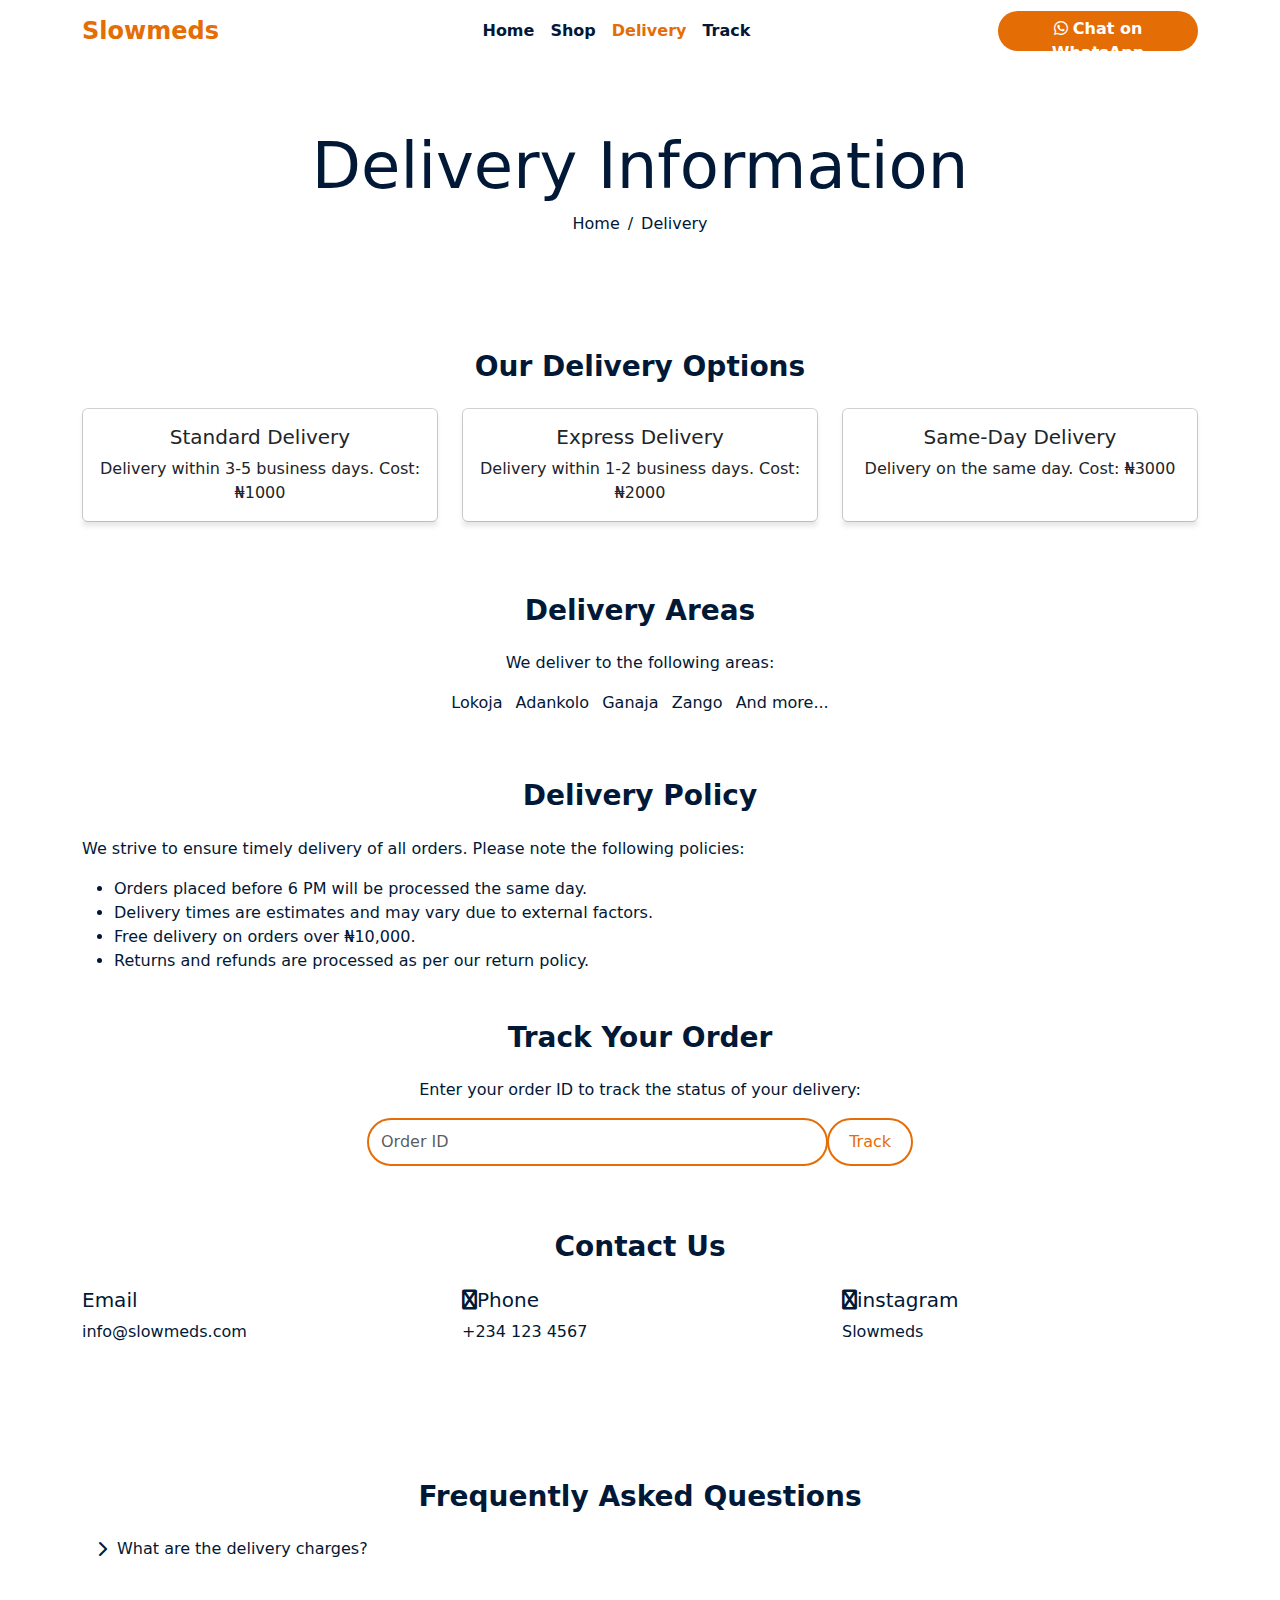
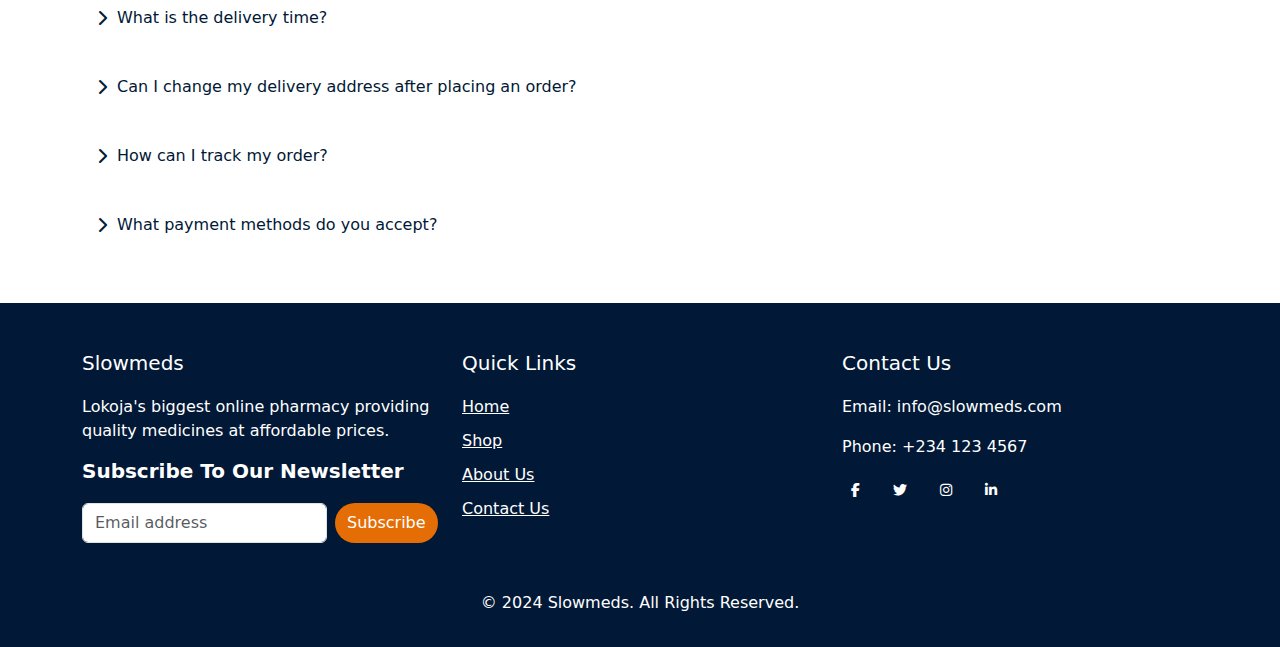
==== delivery.html @ 89f01cea "Add files via upload" ====
<!doctype html>
<html lang="en">
  <head>
    <meta charset="utf-8">
    <meta name="viewport" content="width=device-width, initial-scale=1">
    <title>Slowmeds - Delivery Information</title>
    <link href="css/bootstrap.min.css" rel="stylesheet">
    <link rel="stylesheet" href="css/style.css">
    <link href="https://cdnjs.cloudflare.com/ajax/libs/font-awesome/6.4.0/css/all.min.css" rel="stylesheet">
  </head>
  <body>
    <!-- Navbar Start -->
    <header class="head header_section">
      <div class="container">
        <nav class="navbar navbar-expand-lg custom_nav-container ">
          <a class="navbar-brand " href="index.html">
            <b style="color:#e56d05; font-size: larger;">Slowmeds</b>
          </a>
          <button type="button" class="navbar-toggler" data-toggle="collapse" data-target="#navbarCollapse">
            <span class="navbar-toggler-icon"></span>
        </button>
          <div class="collapse navbar-collapse" id="navbarSupportedContent">
            <div class="navbar-nav font-weight-bold mx-auto py-0">
              <ul class="navbar-nav">
                <li class="nav-item">
                  <a class="nav-link" style="color: #011836;" href="index.html"><b>Home</b></a>
                </li>
                <li class="nav-item">
                  <a class="nav-link" style="color: #011836;" href="shop.html"><b>Shop</b></a>
                </li>
                <li class="nav-item">
                  <a class="nav-link" style="color: #e56d05;" href="delivery.html"><b>Delivery</b></a>
                </li>
                <li class="nav-item">
                  <a class="nav-link" style="color: #011836;" href="track.html"><b>Track</b></a>
                </li>
              </ul>
            </div class="nav-item">
            <a href="https://wa.me/+2348105524379" target="_blank" class="btn butto">
              <i class="fab fa-whatsapp"></i> <b>Chat on WhatsApp</b>
            </a></div>
            </div>
          </div>
        </nav>
      </div>
    </header>
    <!-- Navbar End -->
    
    <!-- Header Start -->
    <div class="container-fluid reachout-section">
      <div class="d-flex flex-column align-items-center justify-content-center" style="min-height: 200px">
        <h3 class="display-3 font-weight-bold">Delivery Information</h3>
        <div class="d-inline-flex">
          <p class="m-0"><a class="link" href="index.html">Home</a></p>
          <p class="m-0 px-2">/</p>
          <p class="m-0">Delivery</p>
        </div>
      </div>
    </div>
    <!-- Header End -->

    <!-- Delivery Options Start -->
    <div class="container my-5">
      <h3 class="text-center mb-4"><b>Our Delivery Options</b></h3>
      <div class="row">
        <div class="col-lg-4 col-md-6 mb-4">
          <div class="card h-100">
            <div class="card-body product-card text-center">
              <h5 class="card-title">Standard Delivery</h5>
              <p class="card-text">Delivery within 3-5 business days. Cost: &#8358;1000</p>
            </div>
          </div>
        </div>
        <div class="col-lg-4 col-md-6 mb-4">
          <div class="card h-100">
            <div class="card-body product-card text-center">
              <h5 class="card-title">Express Delivery</h5>
              <p class="card-text">Delivery within 1-2 business days. Cost: &#8358;2000</p>
            </div>
          </div>
        </div>
        <div class="col-lg-4 col-md-6 mb-4">
          <div class="card h-100">
            <div class="card-body product-card text-center">
              <h5 class="card-title">Same-Day Delivery</h5>
              <p class="card-text">Delivery on the same day. Cost: &#8358;3000</p>
            </div>
          </div>
        </div>
      </div>
    </div>
    <!-- Delivery Options End -->

    <!-- Delivery Areas Start -->
    <div class="container my-5">
      <h3 class="text-center mb-4"><b>Delivery Areas</b></h3>
      <div class="row">
        <div class="col-12 text-center">
          <p>We deliver to the following areas:</p>
          <ul class="list-inline">
            <li class="list-inline-item">Lokoja</li>
            <li class="list-inline-item">Adankolo</li>
            <li class="list-inline-item">Ganaja</li>
            <li class="list-inline-item">Zango</li>
            <li class="list-inline-item">And more...</li>
          </ul>
        </div>
      </div>
    </div>
    <!-- Delivery Areas End -->

    <!-- Delivery Policy Start -->
    <div class="container my-5">
      <h3 class="text-center mb-4"><b>Delivery Policy</b></h3>
      <p>We strive to ensure timely delivery of all orders. Please note the following policies:</p>
      <ul>
        <li>Orders placed before 6 PM will be processed the same day.</li>
        <li>Delivery times are estimates and may vary due to external factors.</li>
        <li>Free delivery on orders over &#8358;10,000.</li>
        <li>Returns and refunds are processed as per our return policy.</li>
      </ul>
    </div>
    <!-- Delivery Policy End -->

    <!-- Tracking Orders Start -->
    <div class="container my-5">
      <h3 class="text-center mb-4"> <b>Track Your Order</b></h3>
      <p class="text-center">Enter your order ID to track the status of your delivery:</p>
      <div class="row justify-content-center">
        <div class="col-md-6">
          <form class="d-flex" id="trackingForm">
            <div class="input-group mb-3">
              <input type="text" style="border: 2px solid #e56d05; border-radius: 30px;" class="form-control" placeholder="Order ID" aria-label="Order ID" aria-describedby="button-addon2">
              <div class="input-group-append">
                <button class="add-to-cart-btn" type="button" id="button-addon2">Track</button>
              </div>
            </div>
          </form>
        </div>
      </div>
    </div>
    <!-- Tracking Orders End -->

    <!-- Contact Information Start -->
    <div class="container my-5">
      <h3 class="text-center mb-4"><b>Contact Us </b></h3>
      <div class="row">
        <div class="col-lg-4 mb-4">
          <h5><i class="fas fa-mail"></i>Email</h5>
          <p></i>info@slowmeds.com</p>
        </div>
        <div class="col-lg-4 mb-4">
          <h5><i class="fas fa-whatsapp"></i>Phone</h5>
          <p></i>+234 123 4567</p>
        </div>       
        <div class="col-lg-4 mb-4">
          <h5><i class="fas fa-instagram"></i>instagram</h5>
          <p>Slowmeds</p>
        </div>
      </div>
    </div>
    <!-- Contact Information End -->

    <!-- FAQs Start -->
<div class="container-fluid faq-section pt-5">
      <div class="question-section">
        <h3><b>Frequently Asked Questions</b></h3>
      </div>
      <div class="container pb-3">
        <div class="faq-item">
          <div class="faq-question" onclick="toggleAnswer(this)">
            <i class="fas fa-chevron-right"></i>
            <span>What are the delivery charges?</span>
          </div>
          <div class="faq-answer">
            <p>Delivery charges vary based on the delivery option selected. Delivery around Adankolo - Lokongoma is &#8358;1000, delivery around Zone-8, Crusher, Felele is &#8358;2000, delivery far away is &#8358;3000.</p>
          </div>
        </div>
        <div class="faq-item">
          <div class="faq-question" onclick="toggleAnswer(this)">
            <i class="fas fa-chevron-right"></i>
            <span>What is the delivery time?</span>
          </div>
          <div class="faq-answer">
            <p> Delivery time varies based on your location. Typically, it takes up to 20 - 30 mins for areas around Adankolo.</p>
          </div>
        </div>
        <div class="faq-item">
          <div class="faq-question" onclick="toggleAnswer(this)">
            <i class="fas fa-chevron-right"></i>
            <span>Can I change my delivery address after placing an order?</span>
          </div>
          <div class="faq-answer">
            <p>Yes, you can change your delivery address within 5 mins of placing the order by contacting our customer service.</p>
          </div>
        </div>
        <div class="faq-item">
          <div class="faq-question" onclick="toggleAnswer(this)">
            <i class="fas fa-chevron-right"></i>
            <span>How can I track my order?</span>
          </div>
          <div class="faq-answer">
            <p>You can track your order using the Order ID provided in your confirmation email. Enter the Order ID in the tracking section above to get the current status of your order.</p>
          </div>
        </div>
        <div class="faq-item">
          <div class="faq-question" onclick="toggleAnswer(this)">
            <i class="fas fa-chevron-right"></i>
            <span>What payment methods do you accept?</span>
          </div>
          <div class="faq-answer">
            <p>We accept various payment methods including credit/debit cards, bank transfers and cash on delivery.</p>
          </div>
        </div>
      </div>
    </div>
    <!-- FAQs End -->
    <!-- Footer Start -->
    <footer class="footer-section pt-5 pb-3">
      <div class="container">
        <div class="row">
          <!-- Company Info -->
          <div class="col-lg-4 col-md-6 mb-4">
            <h5>Slowmeds</h5>
            <p>Lokoja's biggest online pharmacy providing quality medicines at affordable prices.</p>
            <h5 class="answer2"><b>Subscribe To Our Newsletter</b></h5>
            <form class="d-flex">
              <input class="form-control me-2" type="email" placeholder="Email address" aria-label="Email">
              <button class="button" type="submit">Subscribe</button>
            </form>
          </div>
          <!-- Links -->
          <div class="col-lg-4 col-md-6 mb-4">
            <h5>Quick Links</h5>
            <ul class="list-unstyled">
              <li><a href="index.html">Home</a></li>
              <li><a href="shop.html">Shop</a></li>
              <li><a href="#about">About Us</a></li>
              <li><a href="#contact">Contact Us</a></li>
            </ul>
          </div>
          <!-- Contact Info -->
          <div class="col-lg-4 col-md-12 mb-4">
            <h5>Contact Us</h5>
            <p>Email: info@slowmeds.com</p>
            <p>Phone: +234 123 4567</p>
            <div class="social-links">
              <a href="#" class="btn btn-outline-primary btn-sm"><i class="fab fa-facebook-f"></i></a>
              <a href="#" class="btn btn-outline-primary btn-sm"><i class="fab fa-twitter"></i></a>
              <a href="#" class="btn btn-outline-primary btn-sm"><i class="fab fa-instagram"></i></a>
              <a href="#" class="btn btn-outline-primary btn-sm"><i class="fab fa-linkedin-in"></i></a>
            </div>
          </div>
        </div>
      </div>
      <div class="text-center mt-4">
        <p>&copy; 2024 Slowmeds. All Rights Reserved.</p>
      </div>
    </footer>
    <!-- Footer End -->

    <script type="text/javascript" src="js/jquery-3.7.1.min.js"></script>
    <script type="text/javascript" src="js/bootstrap.min.js"></script>
    <script src="js/main.js"></script>
    <script src="https://cdn.jsdelivr.net/npm/@popperjs/core@2.5.4/dist/umd/popper.min.js"></script>
    <script>
        document.addEventListener('DOMContentLoaded', function () {
  // Initialize event listeners or any required functionality
  const trackButton = document.getElementById('button-addon2');
  trackButton.addEventListener('click', trackOrder);

  function trackOrder() {
    const orderId = document.querySelector('input[placeholder="Order ID"]').value;
    if (orderId) {
      alert(`Tracking order ID: ${orderId}`);
      // Replace this alert with the actual tracking logic
    } else {
      alert('Please enter a valid order ID.');
    }
  }
});

document.addEventListener('DOMContentLoaded', function() {
    var faqAccordion = document.getElementById('faqAccordion');
    var accordionButtons = faqAccordion.querySelectorAll('.btn-link');

    accordionButtons.forEach(function(button) {
      button.addEventListener('click', function() {
        var isExpanded = this.getAttribute('aria-expanded') === 'true';
        accordionButtons.forEach(function(btn) {
          btn.setAttribute('aria-expanded', 'false');
          btn.classList.add('collapsed');
        });
        if (!isExpanded) {
          this.setAttribute('aria-expanded', 'true');
          this.classList.remove('collapsed');
        }
      });
    });
  });

    </script>
  </body>
</html>
---- css/style.css ----
.button{
    background-color: #e56d05;
	color: white;
	width: 150px;
	height: 40px;
    border-radius: 30px;
    border: 0ch;
}
.buttons{
  display: flex;
  justify-content: space-between;
}
.butto{
    background-color: #e56d05;
	color: white;
	width: 200px;
	height: 40px;
    border-radius: 30px;
    border: 0ch;
}
.hero-section{
  top: 50%;
  left: 50%;
  padding: 10px;
}
/* Add this CSS to your stylesheet */
.add-to-cart-btn {
  background-color: white; /* White background */
  border: 2px solid #e56d05; /* Border with the specified color */
  color: #e56d05; /* Text/icon color */
  padding: 10px 20px; /* Padding */
  cursor: pointer; /* Cursor changes to pointer on hover */
  transition: background-color 0.3s ease, color 0.3s ease; /* Transition for background and text color */
  border-radius: 30px;
}

.add-to-cart-btn i {
  color: #e56d05; /* Icon color */
}

.add-to-cart-btn:hover {
  background-color: #e56d05; /* Background color on hover */
  color: white; /* Text color on hover */
}

.add-to-cart-btn:hover i {
  color: white; /* Icon color on hover */
}

.butto:hover {
    background-color:#011836;
    color: white;
  }
  .button:hover {
    background-color:#011836;
    color: white;
  }
.homepage{
    padding-top: 5%;
    /* background-color: #dff5c5; */
    }
.head{
    background-color: white;
}
.animated-text::before {
    content: "Searching multiple pharmacies!";
    animation: animate infinite 10s;
    color: #e56d05;
    }
    
    @keyframes animate {
    0% {
        content: "Searching multiple pharmacies!";
    }
    50% {
        content: "Going far to get medications!";
    }
    75% {
        content: "Leaving your house!";
    }
}
body{
    background-color: white;
    color: #011836;
}
.facility{
    color: #011836;
	background-color: white;
    padding-top: 5%;
}
.question{
    text-align: center;
}
.answer{
    padding-top: 2%;
}
.facility-box {
    padding: 30px;
    background-color: white;
    color: #011836;
    text-align: center;
    position: relative;
    transition: all 0.3s ease;
    box-shadow: 0px 5px 15px 0px #e56d05;
  }
  
  .facility-box i {
    margin-bottom: 15px;
    color: #e56d05;
  }
  
  .facility-box:hover {
    box-shadow: 0px 5px 15px 0px #011836;
    transform: translateY(-5px);
    background-color: #011836;
    color: white;
  }
  
  .facility-content h4 {
    font-size: 1.2em;
    margin-bottom: 10px;
  }
  
  .facility-content p {
    margin: 0;
  }
  
  .shadow-sm {
    box-shadow: 0px 5px 15px 0px #011836;
  }
  .help{
    background-color: rgb(223, 220, 220);
    color: #011836;
    padding-top: 2%;
  }
  .faq-section {
    /* background-image: radial-gradient(farthest-side at 60% 55%, white, #dff5c5); */
    padding: 20px;
    border-radius: 10px;
  }
  
  .question-section h3 {
    text-align: center;
    color: #011836;
  }
  
  .faq-item {
    margin-bottom: 15px;
  }
  
  .faq-question {
    background-color: #fff;
    color: #011836;
    padding: 15px;
    border-radius: 5px;
    cursor: pointer;
    display: flex;
    align-items: center;
    transition: background-color 0.3s ease;
  }
  
  .faq-question:hover {
    background-color: #011836;
    color: white;
  }
  
  .faq-question i {
    margin-right: 10px;
    transition: transform 0.3s ease;
  }
  
  .faq-answer {
    background-color: #fff;
    padding: 15px;
    border-radius: 5px;
    margin-top: 5px;
    display: none;
    animation: fadeIn 0.3s ease;
  }
  
  .faq-answer p {
    margin: 0;
  }
  
  @keyframes fadeIn {
    from {
      opacity: 0;
    }
    to {
      opacity: 1;
    }
  }
  .reachout-section {
    /* background-image: radial-gradient(farthest-side at 60% 55%, white, #dff5c5); */
    padding: 20px;
    border-radius: 10px;
  }
  
  .upload-prescription,
  .chat-pharmacist {
    background-color: #fff;
    padding: 20px;
    border-radius: 10px;
    box-shadow: 0px 5px 5px 0px rgba(0, 0, 0, 0.1);
    text-align: center;
  }
  
  .upload-prescription h3,
  .chat-pharmacist h3 {
    color: #011836;
    margin-bottom: 20px;
  }
  
  .upload-prescription .btn,
  .chat-pharmacist .btn {
    margin-top: 15px;
  }
  
  .chat-pharmacist .btn-success {
    background-color: #e56d05;
    border-color: #e56d05;
  }
.pharm{
    padding-top: 9%;
}
.ola{
    display: none;
}
.featured-products-section {
    background-color: white;
    padding: 20px 0;
  }
  
  .featured-products-section h2 {
    color: #e56d05;
    margin-bottom: 40px;
  }
  
  .product-card {
    border: none;
    box-shadow: 0px 5px 5px 0px rgba(0, 0, 0, 0.1);
    transition: transform 0.3s;
  }
  
  .product-card:hover {
    transform: translateY(-10px);
  }
  
  .product-card img {
    height: 200px;
    object-fit: cover;
  }
  
  .product-card .btn {
    background-color: #e56d05;
    border-color: #e56d05;
  }
  .footer-section {
    background-color: #011836;   
    color: white;
  }
  
  .footer-section h5 {
    color: white;
    margin-bottom: 20px;
  }
  
  .footer-section p,
  .footer-section a {
    color: white;
  }
  
  .footer-section a:hover {
    color: #e56d05;
  }
  
  .footer-section .social-links .btn {
    margin-right: 10px;
    border-color: #011836;
  }
  
  .footer-section .social-links .btn:hover {
    background-color: white;
    border-color: #e56d05;
  }
  
  .footer-section .list-unstyled {
    padding-left: 0;
  }
  
  .footer-section .list-unstyled li {
    margin-bottom: 10px;
  }
.link{
  color: #011836;
  text-decoration: none;
}
aside{
  width: 200px;
  padding-right: 20px;
}
#filterToggleBtn{
  padding: 10px 20px;
  background-color: #e56d05;
  color: white;
  border: none;
  cursor: pointer;
  margin: 20px;
}
.view{
  text-align: center;
}
.filter-options{
  display: none;
}
/* Add this CSS to your stylesheet */
.cart-modal {
  display: none; 
  position: fixed; 
  z-index: 1; 
  left: 0;
  top: 0;
  width: 100%;
  height: 100%;
  overflow: auto; 
  background-color: rgb(0,0,0); 
  background-color: rgba(0,0,0,0.4); 
  padding-top: 60px;
}

.cart-modal-content {
  background-color: #fefefe;
  margin: 5% auto; 
  padding: 20px;
  border: 1px solid #888;
  width: 80%; 
}

.close {
  color: #aaa;
  float: right;
  font-size: 28px;
  font-weight: bold;
}

.close:hover,
.close:focus {
  color: #011836;
  text-decoration: none;
  cursor: pointer;
}
.carrt{
  color:#e56d05;
}
.filterOptions{
  justify-content: center;
}
.cart{
  color:white;
}
.activeLink{
  color: #e56d05;
}
/* testimonial */
.testimonial{
  text-align: center;
  padding: 20px;
  background: white;
  border-radius: 10px;
  margin: 20px 0;
  border-color: #011836;
}
.testimonial .description{
  font-size: 1.2em;
  margin-bottom: 10px;
  color: #011836;
}
.testimonial .title{
  font-size: 1.5em;
  font-weight: bold;
}
.testimonial .post{
  font-size: 1em;
  color: #011836;
}
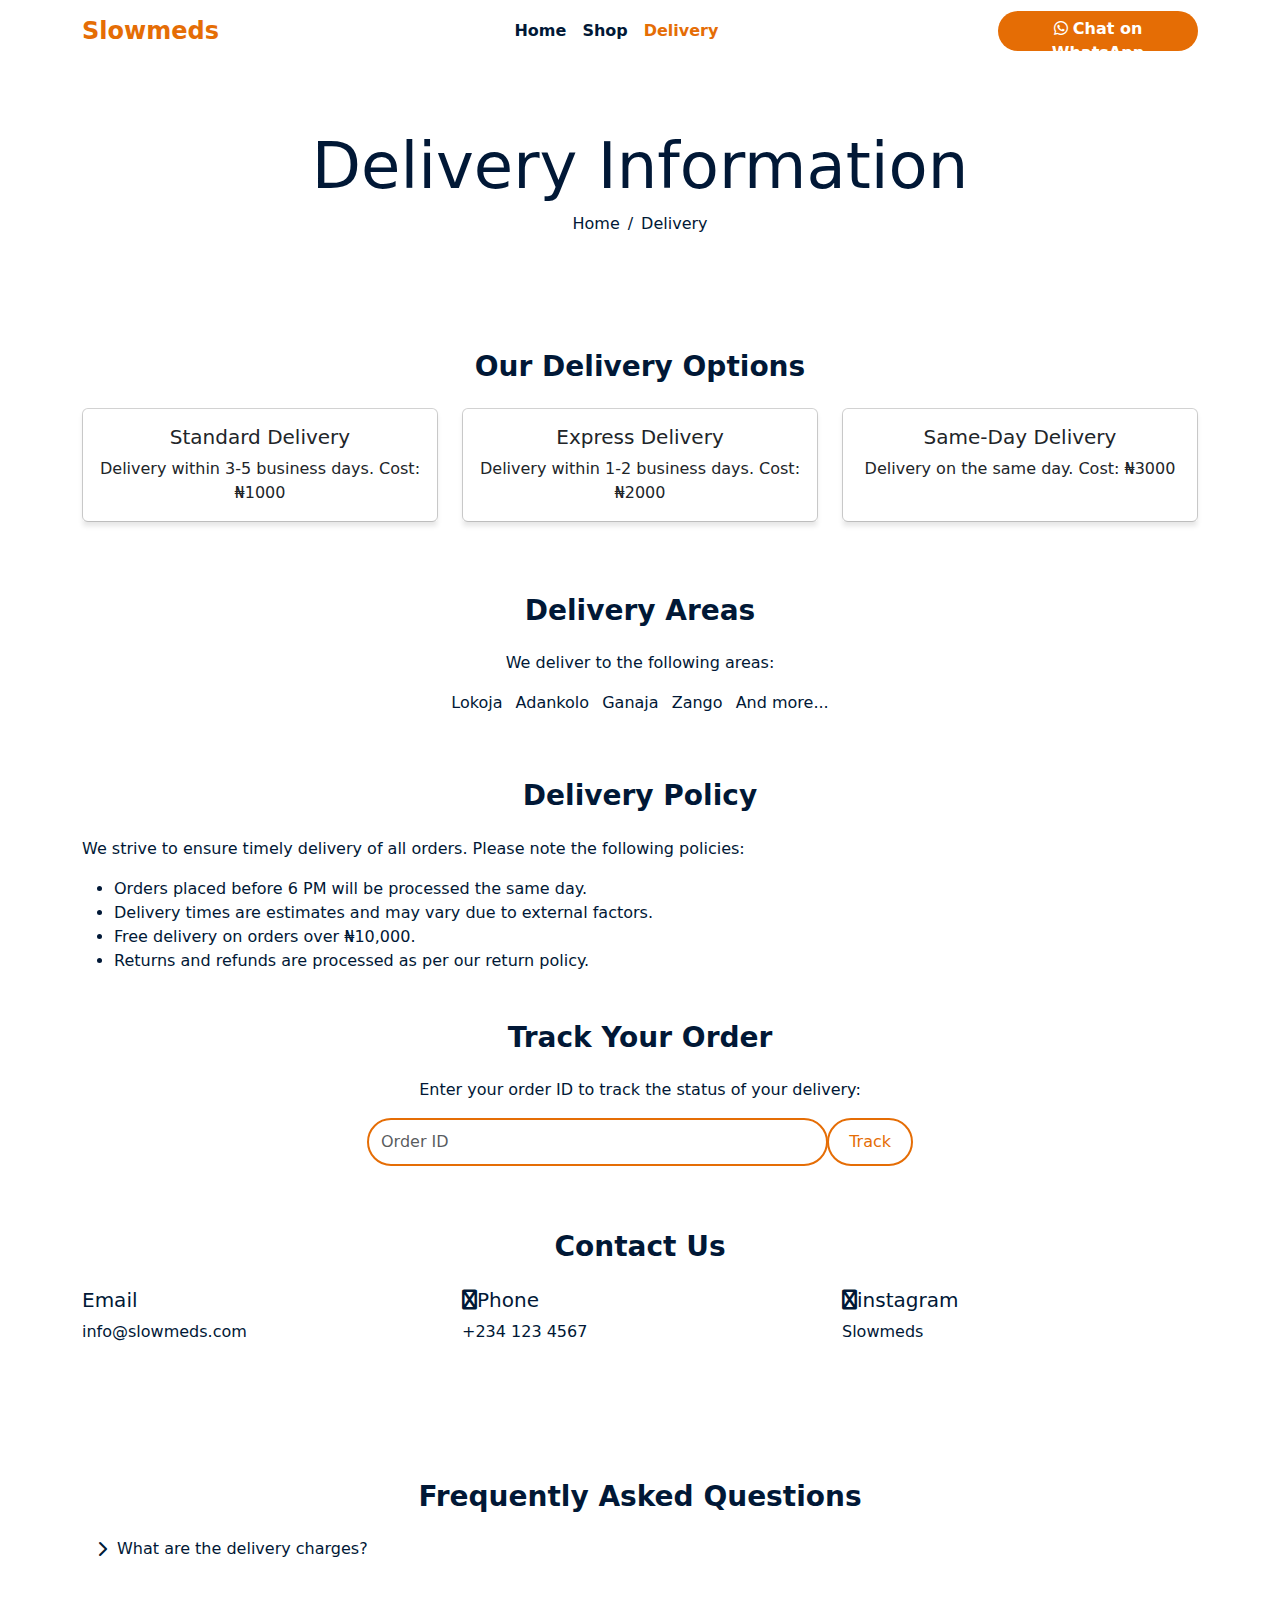
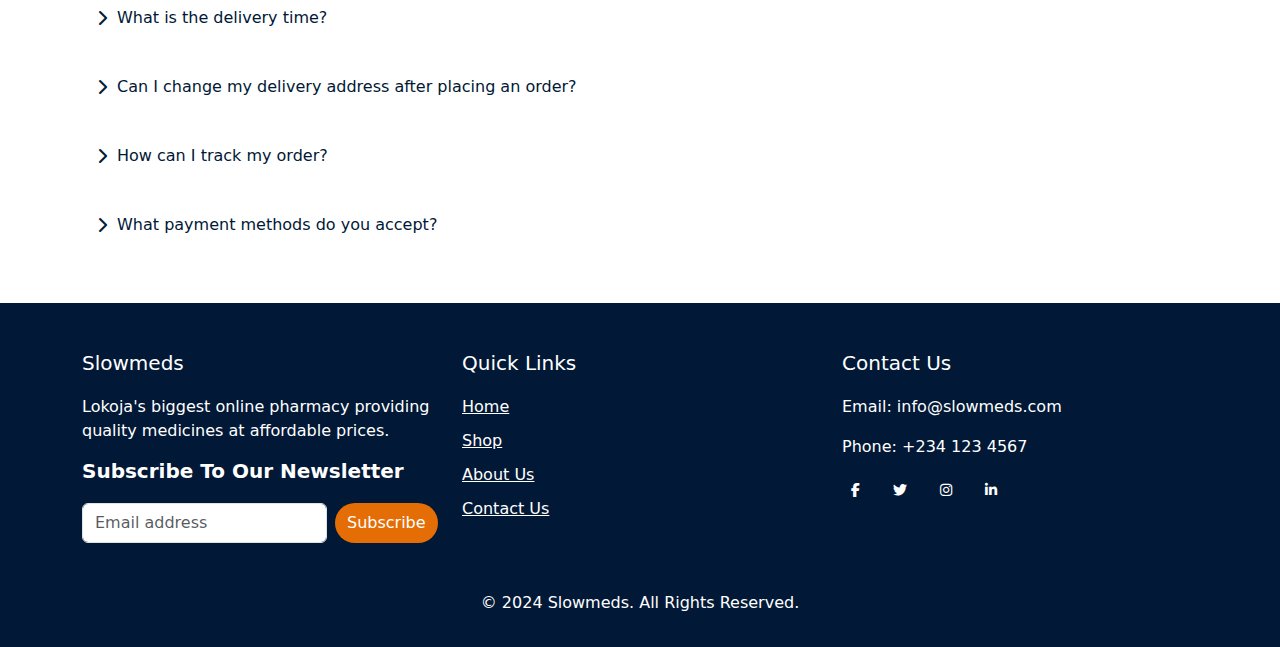
==== commit 723df3b6: "update" ====
--- a/delivery.html
+++ b/delivery.html
@@ -23,7 +23,7 @@
             <div class="navbar-nav font-weight-bold mx-auto py-0">
               <ul class="navbar-nav">
                 <li class="nav-item">
-                  <a class="nav-link" style="color: #011836;" href="index.html"><b>Home</b></a>
+                  <a class="nav-link" style="color: #011836;" href="homepage.html"><b>Home</b></a>
                 </li>
                 <li class="nav-item">
                   <a class="nav-link" style="color: #011836;" href="shop.html"><b>Shop</b></a>
@@ -31,9 +31,9 @@
                 <li class="nav-item">
                   <a class="nav-link" style="color: #e56d05;" href="delivery.html"><b>Delivery</b></a>
                 </li>
-                <li class="nav-item">
+                <!-- <li class="nav-item">
                   <a class="nav-link" style="color: #011836;" href="track.html"><b>Track</b></a>
-                </li>
+                </li> -->
               </ul>
             </div class="nav-item">
             <a href="https://wa.me/+2348105524379" target="_blank" class="btn butto">
@@ -51,7 +51,7 @@
       <div class="d-flex flex-column align-items-center justify-content-center" style="min-height: 200px">
         <h3 class="display-3 font-weight-bold">Delivery Information</h3>
         <div class="d-inline-flex">
-          <p class="m-0"><a class="link" href="index.html">Home</a></p>
+          <p class="m-0"><a class="link" href="homepage.html">Home</a></p>
           <p class="m-0 px-2">/</p>
           <p class="m-0">Delivery</p>
         </div>
@@ -272,7 +272,7 @@
   function trackOrder() {
     const orderId = document.querySelector('input[placeholder="Order ID"]').value;
     if (orderId) {
-      alert(`Tracking order ID: ${orderId}`);
+      alert(` ${orderId} is on he way`);
       // Replace this alert with the actual tracking logic
     } else {
       alert('Please enter a valid order ID.');
